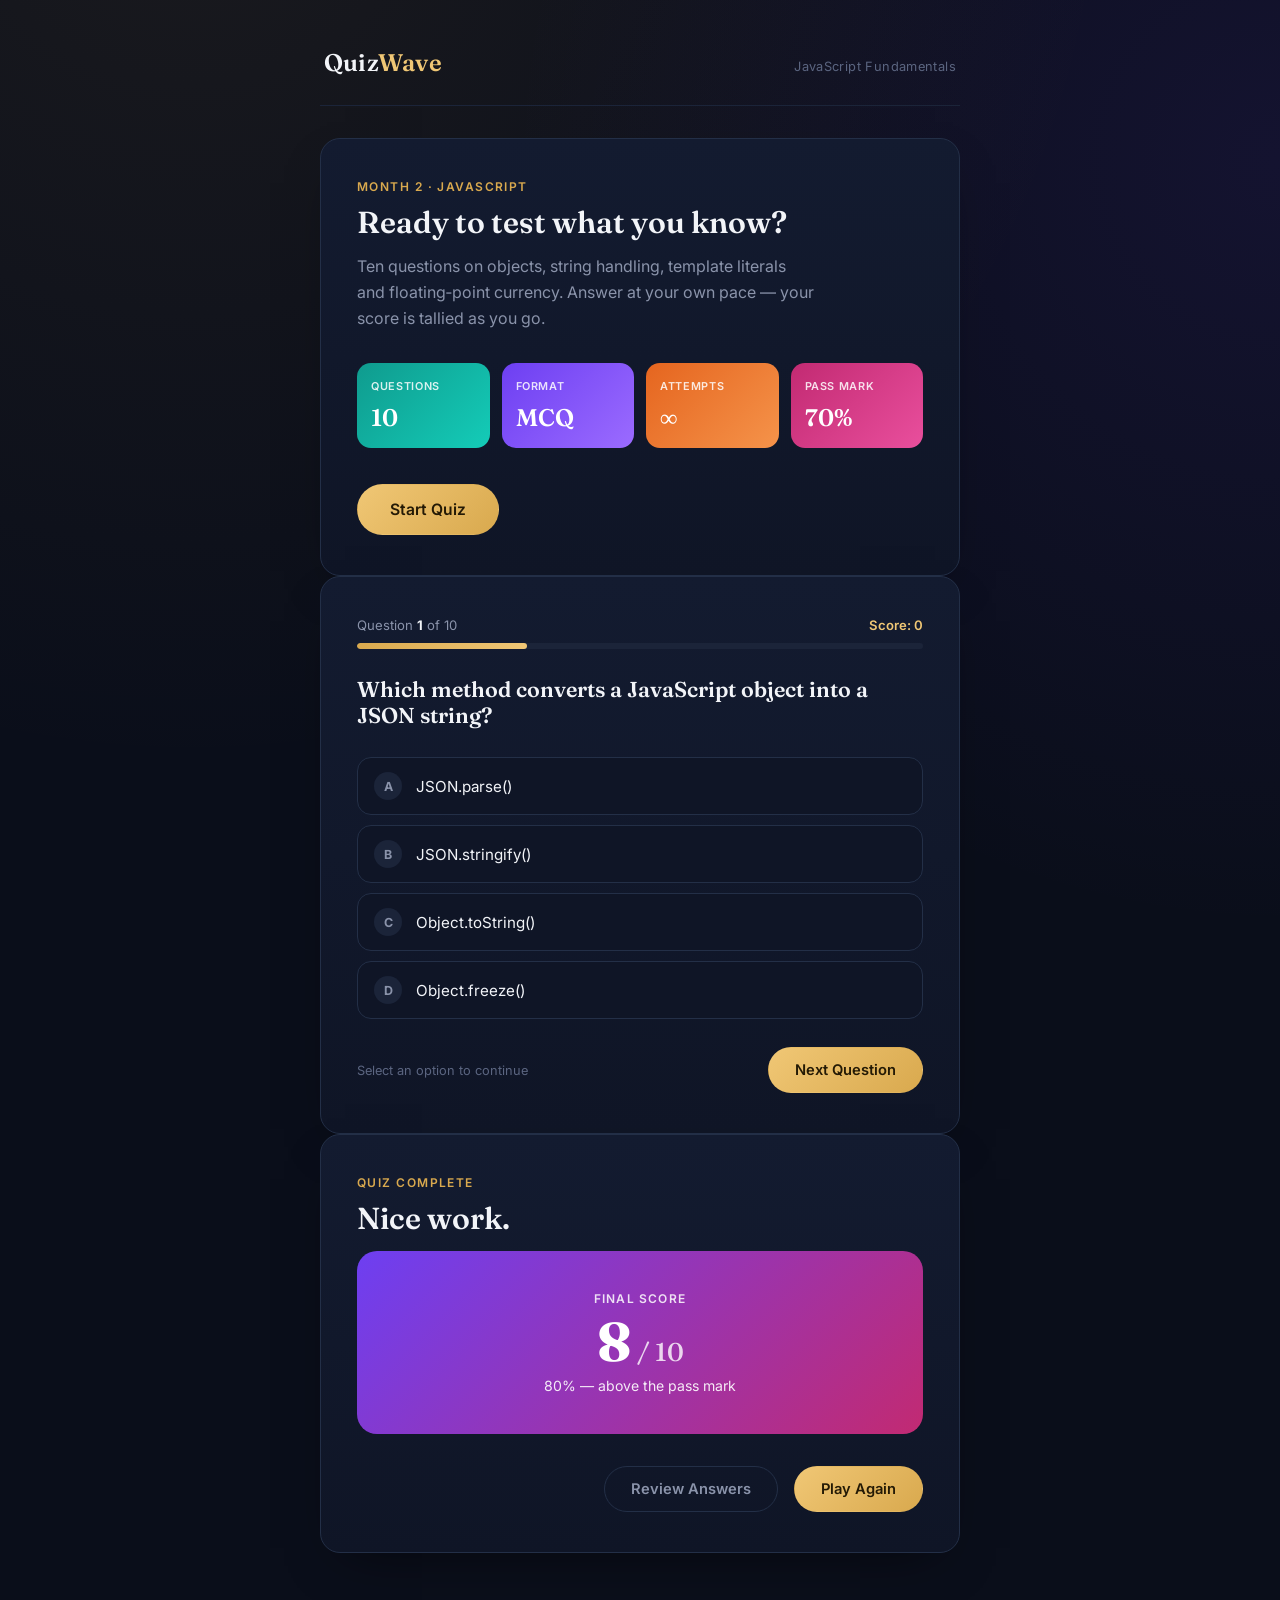
==== quiz.html @ a0cb6897 "Initial commit: QuizWave quiz app skeleton" ====
<!DOCTYPE html>
<html lang="en">
<head>
<meta charset="UTF-8">
<meta name="viewport" content="width=device-width, initial-scale=1.0">
<title>QuizWave — JavaScript Fundamentals</title>
<link rel="preconnect" href="https://fonts.googleapis.com">
<link rel="preconnect" href="https://fonts.gstatic.com" crossorigin>
<link href="https://fonts.googleapis.com/css2?family=Fraunces:opsz,wght@9..144,500;9..144,600;9..144,700&family=Inter:wght@400;500;600;700&display=swap" rel="stylesheet">
<link rel="stylesheet" href="style.css">
</head>
<body>

<div class="app-shell">
  <header class="brand-bar">
    <div class="brand">Quiz<span class="brand-accent">Wave</span></div>
    <div class="brand-sub">JavaScript Fundamentals</div>
  </header>
  <main class="stage">
    
    <!-- ============ START SCREEN ============ -->
    <section class="screen active js-active" id="start-screen" aria-labelledby="start-heading">
      <p class="eyebrow">Month 2 · JavaScript</p>
      <h1 id="start-heading">Ready to test what you know?</h1>
      <p class="lede">Ten questions on objects, string handling, template literals and floating‑point currency. Answer at your own pace — your score is tallied as you go.</p>
      <div class="stat-row">
        <div class="stat-card stat-teal">
          <span class="stat-label">Questions</span>
          <span class="stat-value">10</span>
        </div>
        <div class="stat-card stat-purple">
          <span class="stat-label">Format</span>
          <span class="stat-value">MCQ</span>
        </div>
        <div class="stat-card stat-orange">
          <span class="stat-label">Attempts</span>
          <span class="stat-value">∞</span>
        </div>
        <div class="stat-card stat-pink">
          <span class="stat-label">Pass Mark</span>
          <span class="stat-value">70%</span>
        </div>
      </div>
      
      <button class="btn btn-primary btn-large js-btntab" id="start-btn" type="button">Start Quiz</button>
    </section>

    <!-- ============ QUESTION SCREEn ============ -->



 <section class="screen js-questions" id="question-screen" aria-labelledby="question-heading">
      <div class="progress-bar">
        <div class="progress-meta">
          <span class="progress-count">Question <strong>1</strong> of 10</span>
          <span class="progress-score">Score: 0</span>
        </div>
        <div class="progress-track">
          <div class="progress-fill" style="width:30%"></div>
        </div>
      </div>

      <h2 id="question-heading" class="question-text">
        Which method converts a JavaScript object into a JSON string?
      </h2>

      <ul class="options-list">
        <li>
          <button class="option" type="button" data-index="0">
            <span class="option-letter">A</span>
            <span class="option-text">JSON.parse()</span>
          </button>
        </li>
        <li>
          <button class="option is-selected" type="button" data-index="1">
            <span class="option-letter">B</span>
            <span class="option-text">JSON.stringify()</span>
          </button>
        </li>
        <li>
          <button class="option" type="button" data-index="2">
            <span class="option-letter">C</span>
            <span class="option-text">Object.toString()</span>
          </button>
        </li>
        <li>
          <button class="option" type="button" data-index="3">
            <span class="option-letter">D</span>
            <span class="option-text">Object.freeze()</span>
          </button>
        </li>
      </ul>

      <div class="stage-footer">
        <span class="hint">Select an option to continue</span>
        <button class="btn btn-primary js-move-next" id="next-btn" type="button">Next Question</button>
      </div>
    </section>
  





      <!-- ============ RESULT SCREEN ============ -->
   

     <section class="screen" id="result-screen" aria-labelledby="result-heading">
      <p class="eyebrow">Quiz Complete</p>
      <h1 id="result-heading">Nice work.</h1>

      <div class="score-card">
        <span class="score-label">Final Score</span>
        <span class="score-value">8<span class="score-total"> / 10</span></span>
        <span class="score-message">80% — above the pass mark</span>
      </div>

      <div class="stage-footer stage-footer-center">
        <button class="btn btn-ghost" id="review-btn" type="button">Review Answers</button>
        <button class="btn btn-primary" id="restart-btn" type="button">Play Again</button>
      </div>
    </section>

 


  </main>

</div>
<script>




  let html = `

    
  `;





     let btn = document.querySelector('.js-btntab');
  btn.addEventListener('click', () => {
    document.body.innerHTML = html;
  });

  
    let move = document.querySelector('.js-move-next');
    move.addEventListener('click', () => {
      console.log('hi what is the problem');
      
      
    });
 

  
  
</script>
</body>
</html>
---- style.css ----
/* ============ Tokens ============ */
:root{
  --bg: #0a0e1a;
  --bg-elevated: #0f1526;
  --bg-card: #131b30;
  --border: #232f47;
  --border-soft: #1b2439;

  --text: #f2f4f8;
  --text-muted: #8a93aa;
  --text-faint: #5b6580;

  --gold: #d9a94e;
  --gold-light: #f0c775;
  --gold-dim: rgba(217,169,78,0.15);

  --teal-a: #0f9b8e;
  --teal-b: #14ccb8;
  --purple-a: #6d3ff2;
  --purple-b: #9b6bff;
  --orange-a: #e5651f;
  --orange-b: #f5934a;
  --pink-a: #c22a72;
  --pink-b: #e94f9d;

  --danger: #e5484d;

  --radius-lg: 20px;
  --radius-md: 14px;
  --radius-sm: 10px;
  --radius-pill: 999px;

  --font-display: "Fraunces", Georgia, serif;
  --font-body: "Inter", -apple-system, BlinkMacSystemFont, sans-serif;

  --shadow-card: 0 20px 50px -25px rgba(0,0,0,0.6);
}

*, *::before, *::after{ box-sizing: border-box; }

body{
  margin: 0;
  min-height: 100vh;
  background:
    radial-gradient(circle at 15% -10%, rgba(217,169,78,0.08), transparent 45%),
    radial-gradient(circle at 100% 10%, rgba(109,63,242,0.10), transparent 40%),
    var(--bg);
  color: var(--text);
  font-family: var(--font-body);
  display: flex;
  justify-content: center;
  padding: 48px 20px;
}

/* ============ Shell ============ */
.app-shell{
  width: 100%;
  max-width: 640px;
}

.brand-bar{
  display: flex;
  align-items: baseline;
  justify-content: space-between;
  padding: 0 4px 28px;
  border-bottom: 1px solid var(--border-soft);
  margin-bottom: 32px;
}

.brand{
  font-family: var(--font-display);
  font-weight: 600;
  font-size: 1.5rem;
  letter-spacing: 0.01em;
}
.brand-accent{ color: var(--gold-light); }

.brand-sub{
  font-size: 0.8rem;
  color: var(--text-faint);
  letter-spacing: 0.03em;
}


/* ============ Stage / Screens ============ */
.stage{ position: relative; }

.screen{
  display: 1;
  background: linear-gradient(180deg, var(--bg-card), var(--bg-elevated));
  border: 1px solid var(--border);
  border-radius: var(--radius-lg);
  padding: 40px 36px;
  box-shadow: var(--shadow-card);
}
.screen.active{ display: block; }

.eyebrow{
  margin: 0 0 10px;
  font-size: 0.75rem;
  font-weight: 600;
  letter-spacing: 0.12em;
  text-transform: uppercase;
  color: var(--gold);
}

h1, h2{
  font-family: var(--font-display);
  font-weight: 600;
  margin: 0 0 14px;
  line-height: 1.2;
}
h1{ font-size: 1.9rem; }

.lede{
  color: var(--text-muted);
  line-height: 1.6;
  margin: 0 0 32px;
  max-width: 46ch;
}

/* ============ Stat cards (start screen) ============ */
.stat-row{
  display: grid;
  grid-template-columns: repeat(4, 1fr);
  gap: 12px;
  margin-bottom: 36px;
}

.stat-card{
  border-radius: var(--radius-md);
  padding: 16px 14px;
  display: flex;
  flex-direction: column;
  gap: 10px;
  color: #fff;
}

.stat-label{
  font-size: 0.68rem;
  font-weight: 600;
  letter-spacing: 0.06em;
  text-transform: uppercase;
  opacity: 0.85;
}
.stat-value{
  font-family: var(--font-display);
  font-size: 1.5rem;
  font-weight: 600;
}

.stat-teal{   background: linear-gradient(135deg, var(--teal-a), var(--teal-b)); }
.stat-purple{ background: linear-gradient(135deg, var(--purple-a), var(--purple-b)); }
.stat-orange{ background: linear-gradient(135deg, var(--orange-a), var(--orange-b)); }
.stat-pink{   background: linear-gradient(135deg, var(--pink-a), var(--pink-b)); }

/* ============ Buttons ============ */
.btn{
  font-family: var(--font-body);
  font-weight: 600;
  font-size: 0.92rem;
  border-radius: var(--radius-pill);
  border: 1px solid transparent;
  padding: 13px 26px;
  cursor: pointer;
  transition: transform 0.15s ease, filter 0.15s ease, opacity 0.15s ease;
}
.btn:focus-visible{
  outline: 2px solid var(--gold-light);
  outline-offset: 3px;
}
.btn:active{ transform: translateY(1px); }

.btn-primary{
  background: linear-gradient(135deg, var(--gold-light), var(--gold));
  color: #241a05;
}
.btn-primary:hover{ filter: brightness(1.06); }
.btn-primary:disabled{
  background: var(--border);
  color: var(--text-faint);
  cursor: not-allowed;
}

.btn-ghost{
  background: transparent;
  border-color: var(--border);
  color: var(--text-muted);
}
.btn-ghost:hover{ border-color: var(--gold); color: var(--gold-light); }

.btn-large{ padding: 15px 32px; font-size: 0.98rem; }

/* ============ Question screen ============ */
.progress-bar{ margin-bottom: 28px; }

.progress-meta{
  display: flex;
  justify-content: space-between;
  align-items: baseline;
  margin-bottom: 10px;
  font-size: 0.82rem;
  color: var(--text-muted);
}
.progress-count strong{ color: var(--text); }
.progress-score{
  font-weight: 600;
  color: var(--gold-light);
}

.progress-track{
  height: 6px;
  border-radius: var(--radius-pill);
  background: var(--border-soft);
  overflow: hidden;
}
.progress-fill{
  height: 100%;
  border-radius: var(--radius-pill);
  background: linear-gradient(90deg, var(--gold), var(--gold-light));
}

.question-text{
  font-size: 1.35rem;
  margin-bottom: 28px;
}

.options-list{
  list-style: none;
  margin: 0 0 28px;
  padding: 0;
  display: flex;
  flex-direction: column;
  gap: 10px;
}

.option{
  width: 100%;
  display: flex;
  align-items: center;
  gap: 14px;
  text-align: left;
  background: var(--bg-elevated);
  border: 1px solid var(--border);
  border-radius: var(--radius-md);
  padding: 14px 16px;
  color: var(--text);
  font-family: var(--font-body);
  font-size: 0.95rem;
  cursor: pointer;
  transition: border-color 0.15s ease, background 0.15s ease;
}
.option:hover{ background: linear-gradient(135deg, var(--gold-light), var(--gold));
  color: #241a05; }
.option:focus-visible{ outline: 2px solid var(--gold-light); outline-offset: 2px; }

.option-letter{
  flex: 0 0 auto;
  width: 28px;
  height: 28px;
  border-radius: 50%;
  display: grid;
  place-items: center;
  font-size: 0.78rem;
  font-weight: 700;
  color: var(--text-muted);
  background: var(--border-soft);
}

/*.option.is-selected{
  border-color: var(--gold);
  background: var(--gold-dim);
}
  
.option.is-selected .option-letter{
  background: var(--gold);
  color: #241a05;
}
*/
.option.is-correct{
  border-color: var(--teal-b);
  background: rgba(20,204,184,0.12);
}
.option.is-correct .option-letter{
  background: var(--teal-b);
  color: #04211d;
}

.option.is-wrong{
  border-color: var(--danger);
  background: rgba(229,72,77,0.10);
}
.option.is-wrong .option-letter{
  background: var(--danger);
  color: #2a0708;
}

.stage-footer{
  display: flex;
  align-items: center;
  justify-content: space-between;
  gap: 16px;
}
.stage-footer-center{ justify-content: flex-end; }

.hint{
  font-size: 0.8rem;
  color: var(--text-faint);
}

/* ============ Result screen ============ */
.score-card{
  display: flex;
  flex-direction: column;
  align-items: center;
  text-align: center;
  gap: 6px;
  padding: 40px 24px;
  border-radius: var(--radius-lg);
  margin: 8px 0 32px;
  background: linear-gradient(135deg, var(--purple-a), var(--pink-a));
  color: #fff;
}
.score-label{
  font-size: 0.75rem;
  font-weight: 600;
  letter-spacing: 0.1em;
  text-transform: uppercase;
  opacity: 0.85;
}
.score-value{
  font-family: var(--font-display);
  font-size: 3.4rem;
  font-weight: 700;
  line-height: 1.1;
}
.score-total{
  font-size: 1.6rem;
  font-weight: 500;
  opacity: 0.8;
}
.score-message{
  font-size: 0.88rem;
  opacity: 0.9;
}

/* ============ Responsive ============ */
@media (max-width: 480px){
  body{ padding: 24px 14px; }
  .screen{ padding: 28px 22px; }
  .stat-row{ grid-template-columns: repeat(2, 1fr); }
  h1{ font-size: 1.55rem; }
  .question-text{ font-size: 1.15rem; }
  .stage-footer{ flex-direction: column-reverse; align-items: stretch; }
  .stage-footer .btn{ width: 100%; text-align: center; }
  .score-value{ font-size: 2.6rem; }
}

/* ============ Motion ============ */
@media (prefers-reduced-motion: reduce){
  .btn{ transition: none; }
}
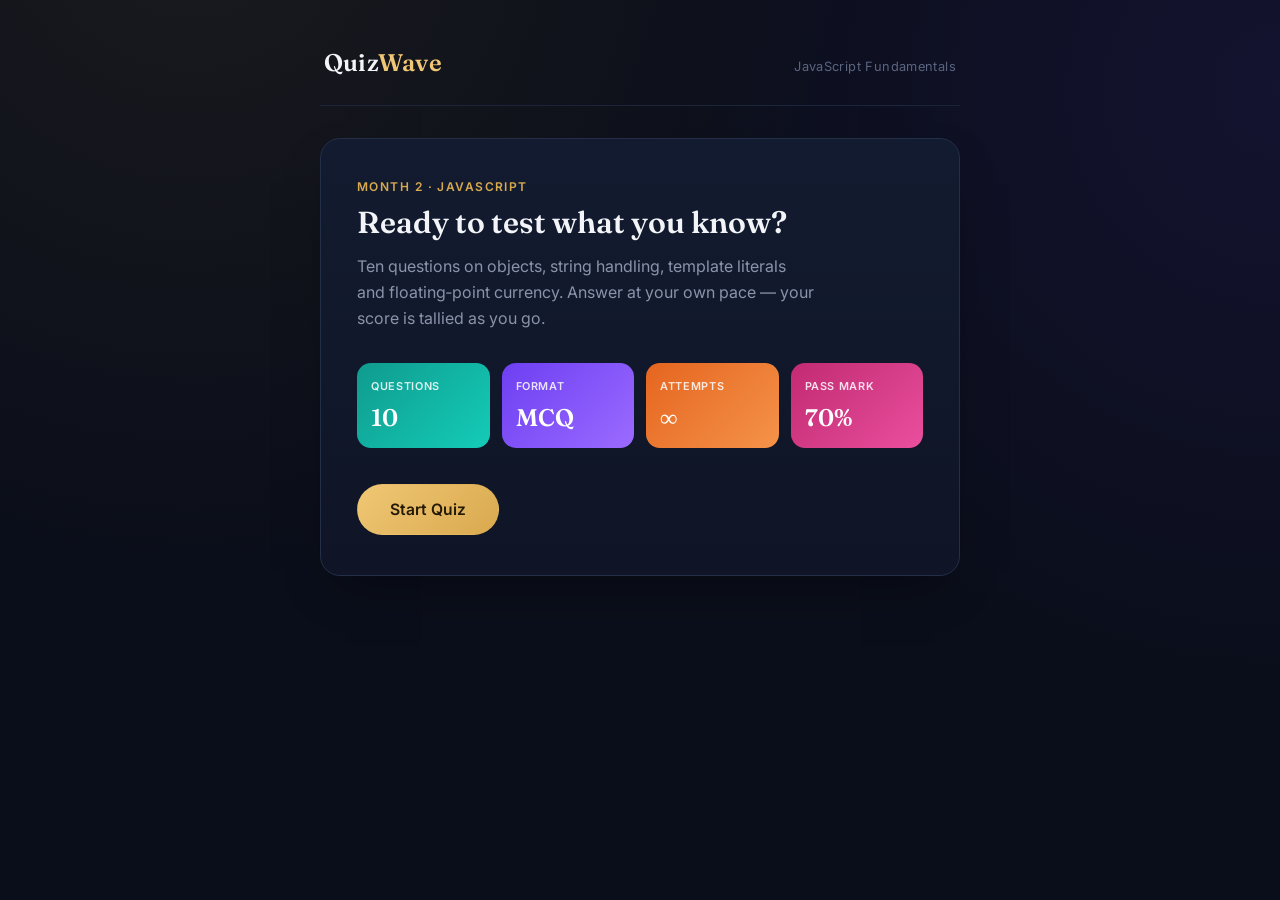
==== commit d93680a5: "changes to make the quiz interactive and loads the questions" ====
--- a/quiz.html
+++ b/quiz.html
@@ -19,7 +19,7 @@
   <main class="stage">
     
     <!-- ============ START SCREEN ============ -->
-    <section class="screen active js-active" id="start-screen" aria-labelledby="start-heading">
+    <section class="screen active screen start-screen" id="start-screen" aria-labelledby="start-heading">
       <p class="eyebrow">Month 2 · JavaScript</p>
       <h1 id="start-heading">Ready to test what you know?</h1>
       <p class="lede">Ten questions on objects, string handling, template literals and floating‑point currency. Answer at your own pace — your score is tallied as you go.</p>
@@ -49,7 +49,7 @@
 
 
 
- <section class="screen js-questions" id="question-screen" aria-labelledby="question-heading">
+ <section class="screen screen question-screen" id="question-screen" aria-labelledby="question-heading">
       <div class="progress-bar">
         <div class="progress-meta">
           <span class="progress-count">Question <strong>1</strong> of 10</span>
@@ -105,7 +105,7 @@
       <!-- ============ RESULT SCREEN ============ -->
    
 
-     <section class="screen" id="result-screen" aria-labelledby="result-heading">
+     <section class="screen screen results-screen" id="result-screen" aria-labelledby="result-heading">
       <p class="eyebrow">Quiz Complete</p>
       <h1 id="result-heading">Nice work.</h1>
 
@@ -127,36 +127,6 @@
   </main>
 
 </div>
-<script>
-
-
-
-
-  let html = `
-
-    
-  `;
-
-
-
-
-
-     let btn = document.querySelector('.js-btntab');
-  btn.addEventListener('click', () => {
-    document.body.innerHTML = html;
-  });
-
-  
-    let move = document.querySelector('.js-move-next');
-    move.addEventListener('click', () => {
-      console.log('hi what is the problem');
-      
-      
-    });
- 
-
-  
-  
-</script>
+<script type="module" src="script.js"></script>
 </body>
 </html>
--- a/style.css
+++ b/style.css
@@ -86,7 +86,7 @@
 .stage{ position: relative; }
 
 .screen{
-  display: 1;
+  display: none;
   background: linear-gradient(180deg, var(--bg-card), var(--bg-elevated));
   border: 1px solid var(--border);
   border-radius: var(--radius-lg);
